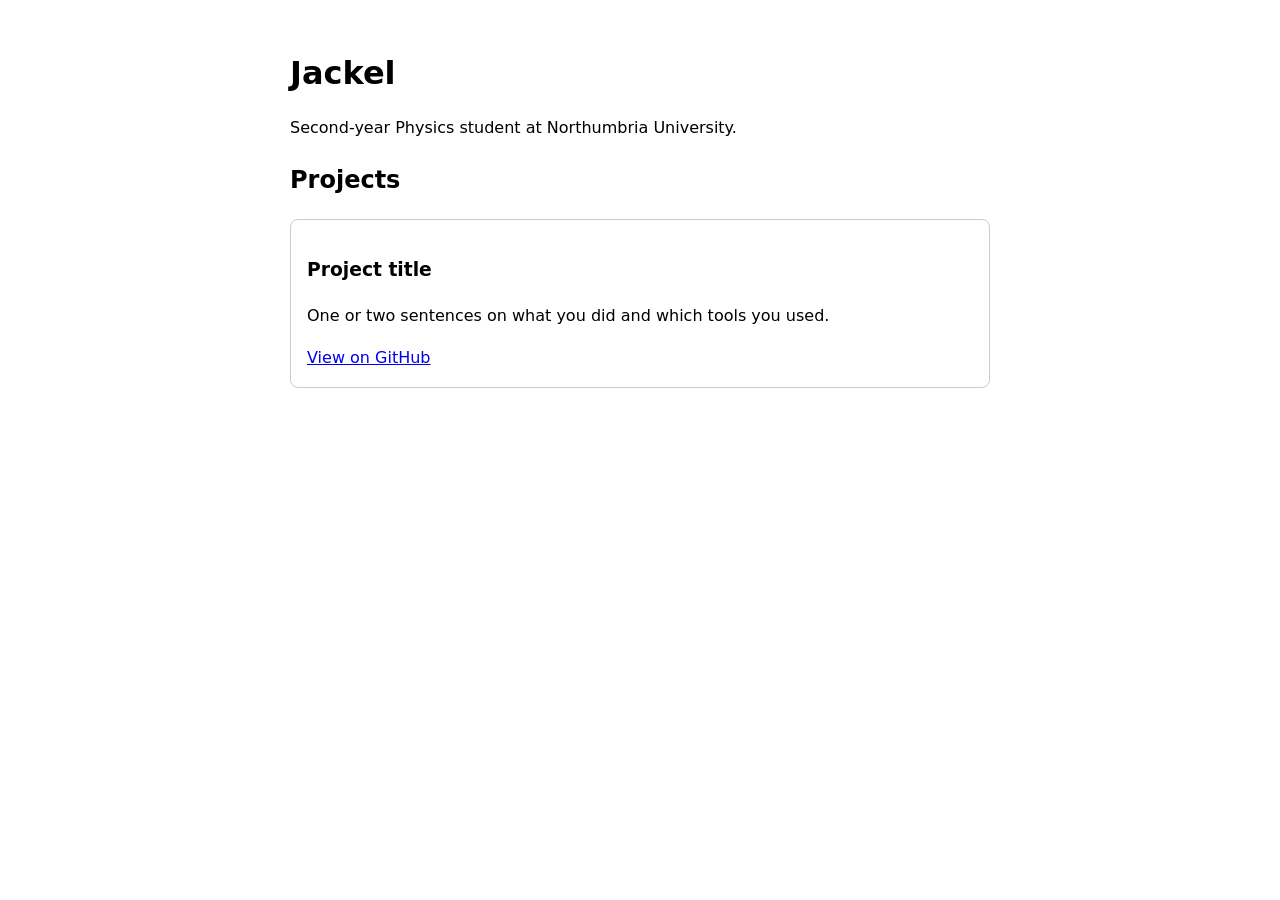
==== index.html @ 06860012 "ndex.html" ====
<!DOCTYPE html>
<html lang="en">
<head>
  <meta charset="UTF-8">
  <meta name="viewport" content="width=device-width, initial-scale=1">
  <title>Jackel | Physics Portfolio</title>
  <style>
    body { font-family: system-ui, sans-serif; max-width: 700px;
           margin: 3rem auto; padding: 0 1rem; line-height: 1.6; }
    h1 { margin-bottom: 0; }
    .card { border: 1px solid #ccc; border-radius: 8px;
            padding: 1rem; margin: 1rem 0; }
  </style>
</head>
<body>
  <h1>Jackel</h1>
  <p>Second-year Physics student at Northumbria University.</p>

  <h2>Projects</h2>
  <div class="card">
    <h3>Project title</h3>
    <p>One or two sentences on what you did and which tools you used.</p>
    <a href="#">View on GitHub</a>
  </div>
</body>
</html>
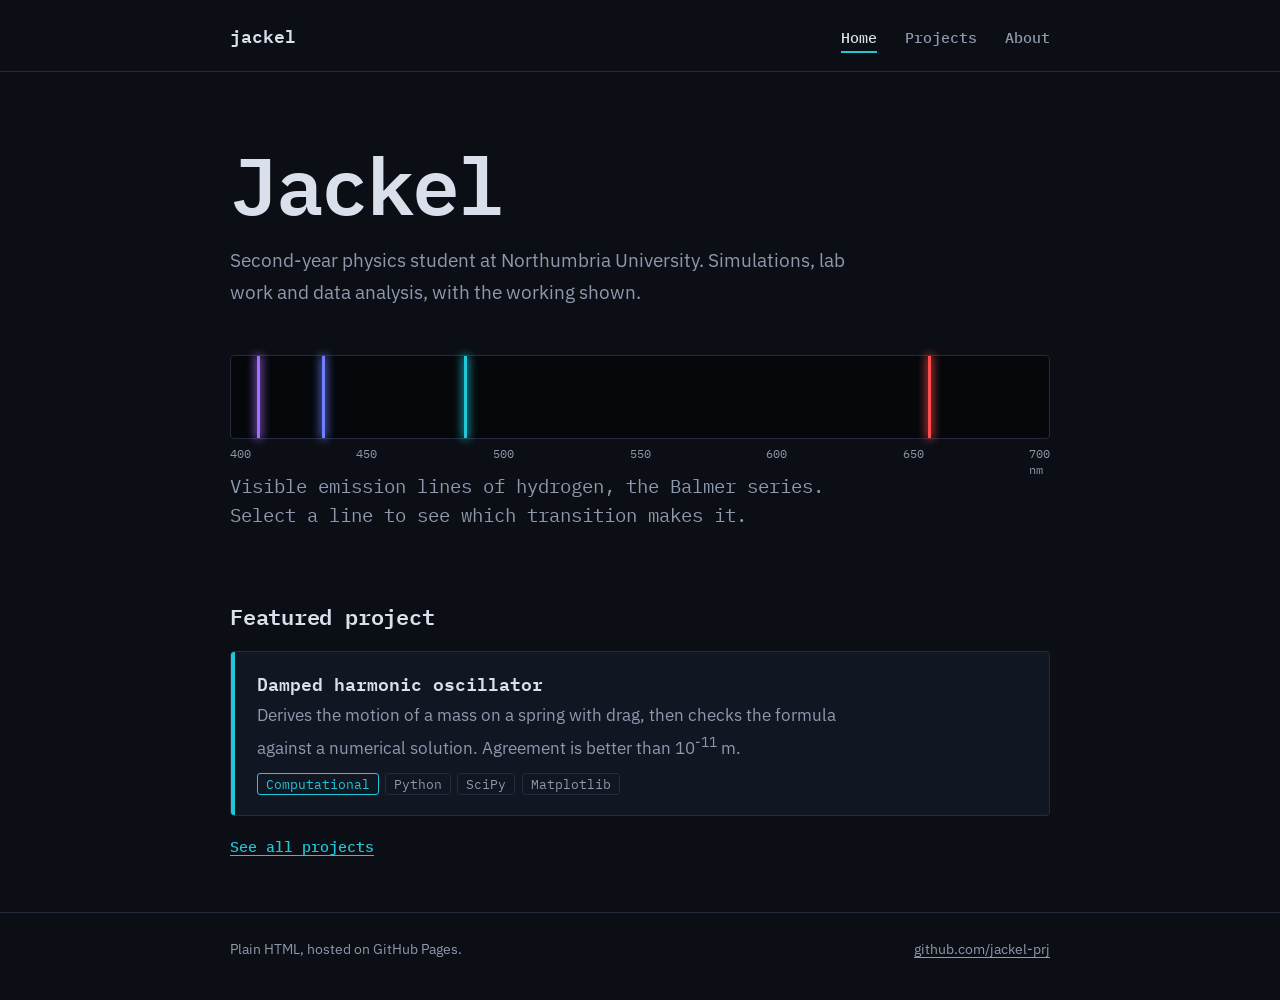
==== commit 06aacbbc: "Add files via upload" ====
--- a/index.html
+++ b/index.html
@@ -1,26 +1,119 @@
 <!DOCTYPE html>
-<html lang="en">
+<html lang="en-GB">
 <head>
   <meta charset="UTF-8">
   <meta name="viewport" content="width=device-width, initial-scale=1">
-  <title>Jackel | Physics Portfolio</title>
-  <style>
-    body { font-family: system-ui, sans-serif; max-width: 700px;
-           margin: 3rem auto; padding: 0 1rem; line-height: 1.6; }
-    h1 { margin-bottom: 0; }
-    .card { border: 1px solid #ccc; border-radius: 8px;
-            padding: 1rem; margin: 1rem 0; }
-  </style>
+  <title>Jackel | Physics portfolio</title>
+  <meta name="description" content="Physics projects and coursework from a Northumbria University student.">
+  <link rel="preconnect" href="https://fonts.googleapis.com">
+  <link rel="preconnect" href="https://fonts.gstatic.com" crossorigin>
+  <link href="https://fonts.googleapis.com/css2?family=IBM+Plex+Mono:wght@400;500;600&family=IBM+Plex+Sans:wght@400;600&display=swap" rel="stylesheet">
+  <link rel="stylesheet" href="style.css">
 </head>
 <body>
-  <h1>Jackel</h1>
-  <p>Second-year Physics student at Northumbria University.</p>
 
-  <h2>Projects</h2>
-  <div class="card">
-    <h3>Project title</h3>
-    <p>One or two sentences on what you did and which tools you used.</p>
-    <a href="#">View on GitHub</a>
+<header class="site-header">
+  <div class="wrap">
+    <a class="brand" href="index.html">jackel</a>
+    <nav class="site-nav" aria-label="Main">
+      <a href="index.html" aria-current="page">Home</a>
+      <a href="projects.html">Projects</a>
+      <a href="about.html">About</a>
+    </nav>
   </div>
+</header>
+
+<main>
+  <div class="wrap">
+
+    <div class="hero">
+      <h1>Jackel</h1>
+      <!-- EDIT: one or two sentences about you -->
+      <p>Second-year physics student at Northumbria University. Simulations, lab work and data analysis, with the working shown.</p>
+
+      <div class="spectrum">
+        <div class="spectrum-strip" role="group" aria-label="Visible hydrogen emission lines, 400 to 700 nanometres">
+          <!-- left = (wavelength - 400) / 300 * 100 % -->
+          <button class="spectrum-line c-delta" style="left:3.4%"   data-name="H&delta;" data-wl="410.2" data-n="6" aria-pressed="false" aria-label="H delta, 410.2 nanometres"></button>
+          <button class="spectrum-line c-gamma" style="left:11.33%" data-name="H&gamma;" data-wl="434.0" data-n="5" aria-pressed="false" aria-label="H gamma, 434.0 nanometres"></button>
+          <button class="spectrum-line c-beta"  style="left:28.7%"  data-name="H&beta;"  data-wl="486.1" data-n="4" aria-pressed="false" aria-label="H beta, 486.1 nanometres"></button>
+          <button class="spectrum-line c-alpha" style="left:85.43%" data-name="H&alpha;" data-wl="656.3" data-n="3" aria-pressed="false" aria-label="H alpha, 656.3 nanometres"></button>
+        </div>
+        <div class="spectrum-scale" aria-hidden="true">
+          <span style="left:0%">400</span>
+          <span style="left:16.667%">450</span>
+          <span style="left:33.333%">500</span>
+          <span style="left:50%">550</span>
+          <span style="left:66.667%">600</span>
+          <span style="left:83.333%">650</span>
+          <span style="left:100%">700 nm</span>
+        </div>
+        <p class="readout" id="readout" aria-live="polite">Visible emission lines of hydrogen, the Balmer series. Select a line to see which transition makes it.</p>
+      </div>
+    </div>
+
+    <div class="block">
+      <h2>Featured project</h2>
+      <ul class="projects">
+        <li>
+          <a class="project c-beta" href="damped-oscillator.html">
+            <h3>Damped harmonic oscillator</h3>
+            <p>Derives the motion of a mass on a spring with drag, then checks the formula against a numerical solution. Agreement is better than 10<sup>-11</sup> m.</p>
+            <ul class="tags">
+              <li class="kind">Computational</li>
+              <li>Python</li>
+              <li>SciPy</li>
+              <li>Matplotlib</li>
+            </ul>
+          </a>
+        </li>
+      </ul>
+      <p class="more"><a href="projects.html">See all projects</a></p>
+    </div>
+
+  </div>
+</main>
+
+<footer class="site-footer">
+  <div class="wrap">
+    <span>Plain HTML, hosted on GitHub Pages.</span>
+    <a href="https://github.com/jackel-prj">github.com/jackel-prj</a>
+  </div>
+</footer>
+
+<script>
+  // Show which transition produces each line when it is hovered, focused or clicked.
+  (function () {
+    var readout = document.getElementById("readout");
+    var lines = document.querySelectorAll(".spectrum-line");
+    var defaultText = readout.textContent;
+
+    function show(btn) {
+      readout.textContent = "";
+      var strong = document.createElement("strong");
+      strong.innerHTML = btn.dataset.name + ", " + btn.dataset.wl + " nm";
+      readout.appendChild(strong);
+      readout.appendChild(document.createTextNode(
+        ". The electron drops from n = " + btn.dataset.n + " to n = 2."
+      ));
+    }
+
+    lines.forEach(function (btn) {
+      btn.addEventListener("mouseenter", function () { show(btn); });
+      btn.addEventListener("focus", function () { show(btn); });
+      btn.addEventListener("click", function () {
+        lines.forEach(function (b) { b.setAttribute("aria-pressed", "false"); });
+        btn.setAttribute("aria-pressed", "true");
+        show(btn);
+      });
+    });
+
+    document.querySelector(".spectrum-strip").addEventListener("mouseleave", function () {
+      var pressed = document.querySelector('.spectrum-line[aria-pressed="true"]');
+      if (pressed) { show(pressed); } else { readout.textContent = defaultText; }
+    });
+  })();
+</script>
+
 </body>
 </html>
--- a/style.css
+++ b/style.css
@@ -0,0 +1,179 @@
+/* ------------------------------------------------------------
+   Portfolio stylesheet
+   Accent colours are the visible hydrogen (Balmer) emission lines:
+   H-alpha 656 nm, H-beta 486 nm, H-gamma 434 nm, H-delta 410 nm
+   ------------------------------------------------------------ */
+
+:root {
+  --bg: #0b0e14;
+  --raised: #111623;
+  --raised-hover: #151b2b;
+  --line: #232b3d;
+  --text: #d9dfeb;
+  --muted: #8e99ae;
+  --black: #05070b;
+
+  --alpha: #ff4d4d;   /* 656 nm, red    */
+  --beta: #22c7d6;    /* 486 nm, cyan   */
+  --gamma: #6f7fff;   /* 434 nm, blue   */
+  --delta: #a66bff;   /* 410 nm, violet */
+
+  --mono: "IBM Plex Mono", ui-monospace, "SF Mono", Menlo, Consolas, monospace;
+  --sans: "IBM Plex Sans", system-ui, -apple-system, "Segoe UI", sans-serif;
+
+  color-scheme: dark;
+}
+
+* { box-sizing: border-box; }
+html { -webkit-text-size-adjust: 100%; }
+
+body {
+  margin: 0;
+  background: var(--bg);
+  color: var(--text);
+  font: 400 1.0625rem/1.65 var(--sans);
+}
+
+a { color: var(--beta); text-underline-offset: 3px; }
+a:hover { color: #6fe3ee; }
+:focus-visible { outline: 2px solid var(--beta); outline-offset: 3px; border-radius: 2px; }
+
+.wrap { max-width: 860px; margin: 0 auto; padding: 0 1.25rem; }
+
+/* category colour helpers: set --c, used by rows, chips and bars */
+.c-alpha { --c: var(--alpha); }
+.c-beta  { --c: var(--beta); }
+.c-gamma { --c: var(--gamma); }
+.c-delta { --c: var(--delta); }
+
+/* ---------- header / footer ---------- */
+.site-header { border-bottom: 1px solid var(--line); }
+.site-header .wrap {
+  display: flex; flex-wrap: wrap; align-items: baseline;
+  justify-content: space-between; gap: .5rem 2rem;
+  padding-top: 1.25rem; padding-bottom: 1.25rem;
+}
+.brand { font: 600 1.125rem var(--mono); color: var(--text); text-decoration: none; }
+.brand:hover { color: var(--text); }
+.site-nav a {
+  font: 500 .95rem var(--mono); color: var(--muted); text-decoration: none;
+  margin-left: 1.5rem; padding: .25rem 0; border-bottom: 2px solid transparent;
+}
+.site-nav a:first-child { margin-left: 0; }
+.site-nav a:hover { color: var(--text); }
+.site-nav a[aria-current="page"] { color: var(--text); border-bottom-color: var(--beta); }
+
+.site-footer { border-top: 1px solid var(--line); padding: 1.5rem 0 2.5rem; color: var(--muted); font-size: .9rem; }
+.site-footer .wrap { display: flex; flex-wrap: wrap; gap: .5rem 2rem; justify-content: space-between; }
+.site-footer a { color: var(--muted); }
+.site-footer a:hover { color: var(--text); }
+
+/* ---------- hero + spectrum ---------- */
+.hero { padding: 4.5rem 0 2rem; }
+.hero h1 {
+  font: 600 clamp(2.75rem, 9vw, 5rem)/1 var(--mono);
+  letter-spacing: -.03em; margin: 0 0 1.25rem;
+}
+.hero p { max-width: 34em; color: var(--muted); font-size: 1.2rem; margin: 0; }
+
+.spectrum { margin-top: 3rem; }
+.spectrum-strip {
+  position: relative; height: 84px;
+  background: var(--black); border: 1px solid var(--line); border-radius: 4px;
+}
+.spectrum-line {
+  position: absolute; top: 0; bottom: 0; width: 24px; margin-left: -12px;
+  background: none; border: 0; padding: 0; cursor: pointer;
+}
+.spectrum-line::before {
+  content: ""; position: absolute; left: 50%; top: 0; bottom: 0;
+  width: 3px; margin-left: -1.5px;
+  background: var(--c); box-shadow: 0 0 10px 1px var(--c);
+}
+.spectrum-line:hover::before,
+.spectrum-line:focus-visible::before,
+.spectrum-line[aria-pressed="true"]::before { width: 5px; margin-left: -2.5px; }
+
+.spectrum-scale { position: relative; height: 1.6rem; margin-top: .35rem; font: 400 .78rem var(--mono); color: var(--muted); }
+.spectrum-scale span { position: absolute; top: 0; transform: translateX(-50%); }
+.spectrum-scale span:first-child { transform: none; }
+.spectrum-scale span:last-child { transform: translateX(-100%); }
+
+.readout { min-height: 3.4rem; margin: .5rem 0 0; font: 400 .95rem/1.55 var(--mono); color: var(--muted); max-width: 60ch; }
+.readout strong { color: var(--text); font-weight: 600; }
+
+/* ---------- generic blocks ---------- */
+.block { padding: 2.5rem 0; }
+.block h2, .article h2 { font: 600 1.375rem/1.3 var(--mono); margin: 0 0 1.25rem; letter-spacing: -.01em; }
+.page-title { font: 600 clamp(2rem, 6vw, 3rem)/1.1 var(--mono); letter-spacing: -.02em; margin: 0 0 1rem; }
+.lede { color: var(--muted); font-size: 1.2rem; max-width: 40em; margin: 0; }
+.prose p, .prose li { max-width: 68ch; }
+
+/* ---------- project list ---------- */
+.projects {
+  list-style: none; margin: 0; padding: 0; display: grid; gap: 1px;
+  background: var(--line); border: 1px solid var(--line); border-radius: 4px; overflow: hidden;
+}
+.project {
+  display: block; position: relative; padding: 1.25rem 1.25rem 1.25rem 1.6rem;
+  background: var(--raised); color: inherit; text-decoration: none;
+}
+.project::before { content: ""; position: absolute; left: 0; top: 0; bottom: 0; width: 4px; background: var(--c); }
+a.project:hover { background: var(--raised-hover); color: inherit; }
+.project h3 { font: 600 1.125rem/1.3 var(--mono); margin: 0 0 .4rem; color: var(--text); }
+.project p { margin: 0 0 .75rem; color: var(--muted); max-width: 60ch; }
+.project.is-placeholder { opacity: .6; }
+
+.tags { display: flex; flex-wrap: wrap; gap: .4rem; margin: 0; padding: 0; list-style: none; }
+.tags li { font: 400 .8rem var(--mono); color: var(--muted); border: 1px solid var(--line); border-radius: 3px; padding: .1rem .5rem; }
+.tags li.kind { color: var(--c); border-color: var(--c); }
+
+.key { display: flex; flex-wrap: wrap; align-items: center; gap: .5rem 1rem; margin: 1.5rem 0 0; color: var(--muted); font-size: .9rem; }
+.key .tags { gap: .5rem; }
+
+.more { margin-top: 1.25rem; font: 500 .95rem var(--mono); }
+
+/* ---------- about page ---------- */
+.facts { display: grid; grid-template-columns: max-content 1fr; gap: .4rem 1.5rem; margin: 1.75rem 0 0; font-size: .95rem; }
+.facts dt { color: var(--muted); font-family: var(--mono); }
+.facts dd { margin: 0; }
+.plain-list { padding-left: 1.2rem; margin: 0; }
+
+/* ---------- write-up pages ---------- */
+.article { padding: 3rem 0 4rem; }
+.article h2 { margin-top: 3rem; }
+.article h3 { font: 600 1.05rem/1.4 var(--mono); margin: 2rem 0 .5rem; }
+.article p, .article li { max-width: 68ch; }
+
+.note { border-left: 3px solid var(--beta); background: var(--raised); padding: .9rem 1.1rem; border-radius: 0 4px 4px 0; margin: 1.5rem 0; max-width: 68ch; }
+.note p { margin: 0; }
+
+pre {
+  background: var(--black); border: 1px solid var(--line); border-radius: 4px;
+  padding: 1rem 1.1rem; overflow-x: auto; font: 400 .875rem/1.55 var(--mono); margin: 1.25rem 0;
+}
+code { font-family: var(--mono); font-size: .9em; }
+:not(pre) > code { background: var(--raised); padding: .1rem .35rem; border-radius: 3px; }
+
+figure { margin: 1.75rem 0; }
+figure img { display: block; max-width: 100%; height: auto; border: 1px solid var(--line); border-radius: 4px; }
+figcaption { font-size: .9rem; color: var(--muted); margin-top: .6rem; max-width: 68ch; }
+
+.results { border-collapse: collapse; margin: 1.25rem 0; font-size: .95rem; }
+.results th, .results td { text-align: left; padding: .45rem 1.5rem .45rem 0; border-bottom: 1px solid var(--line); }
+.results th { font: 500 .85rem var(--mono); color: var(--muted); }
+.results td:first-child { font-family: var(--mono); }
+
+/* MathJax: let long display equations scroll rather than overflow the page */
+mjx-container[display="true"] { overflow-x: auto; overflow-y: hidden; padding: .25rem 0; }
+
+@media (max-width: 520px) {
+  .hero { padding-top: 3rem; }
+  .site-nav a { margin-left: 1rem; }
+  .facts { grid-template-columns: 1fr; gap: 0; }
+  .facts dd { margin-bottom: .75rem; }
+}
+
+@media (prefers-reduced-motion: reduce) {
+  * { transition: none !important; animation: none !important; }
+}
